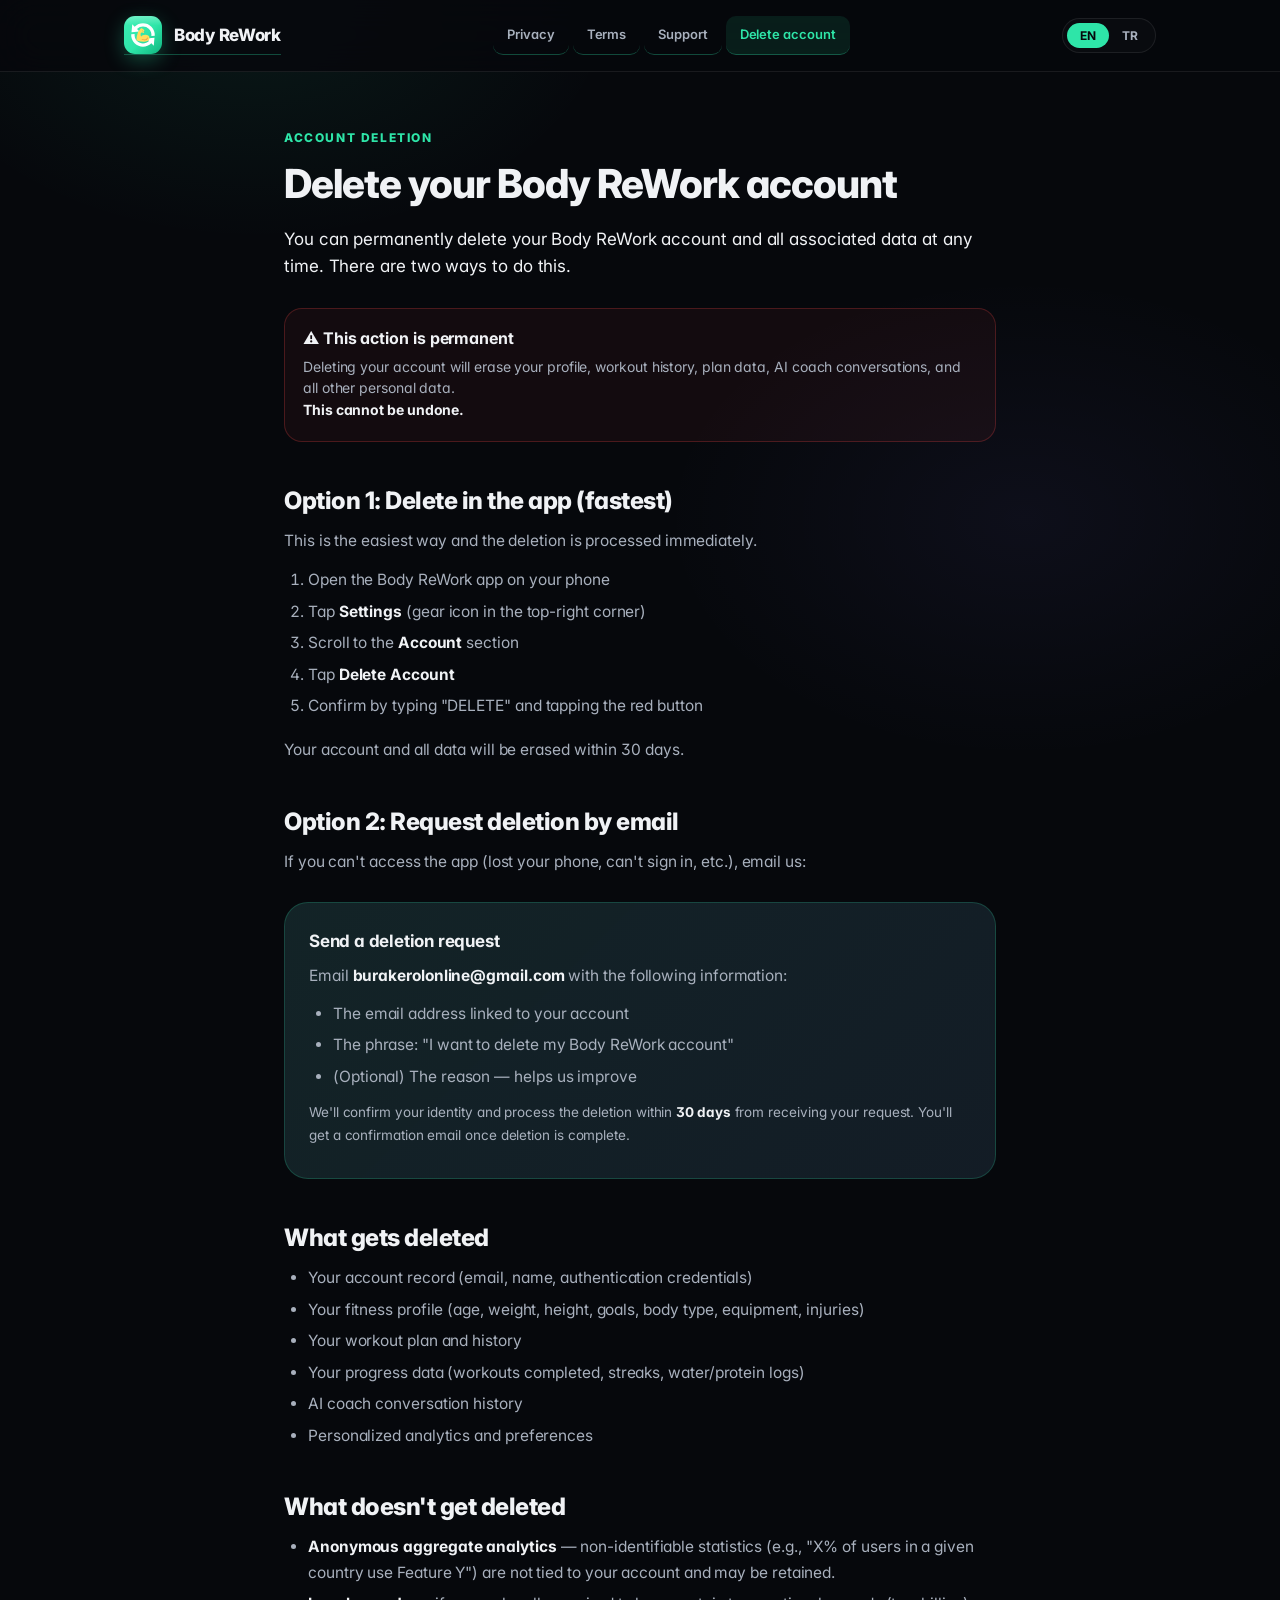
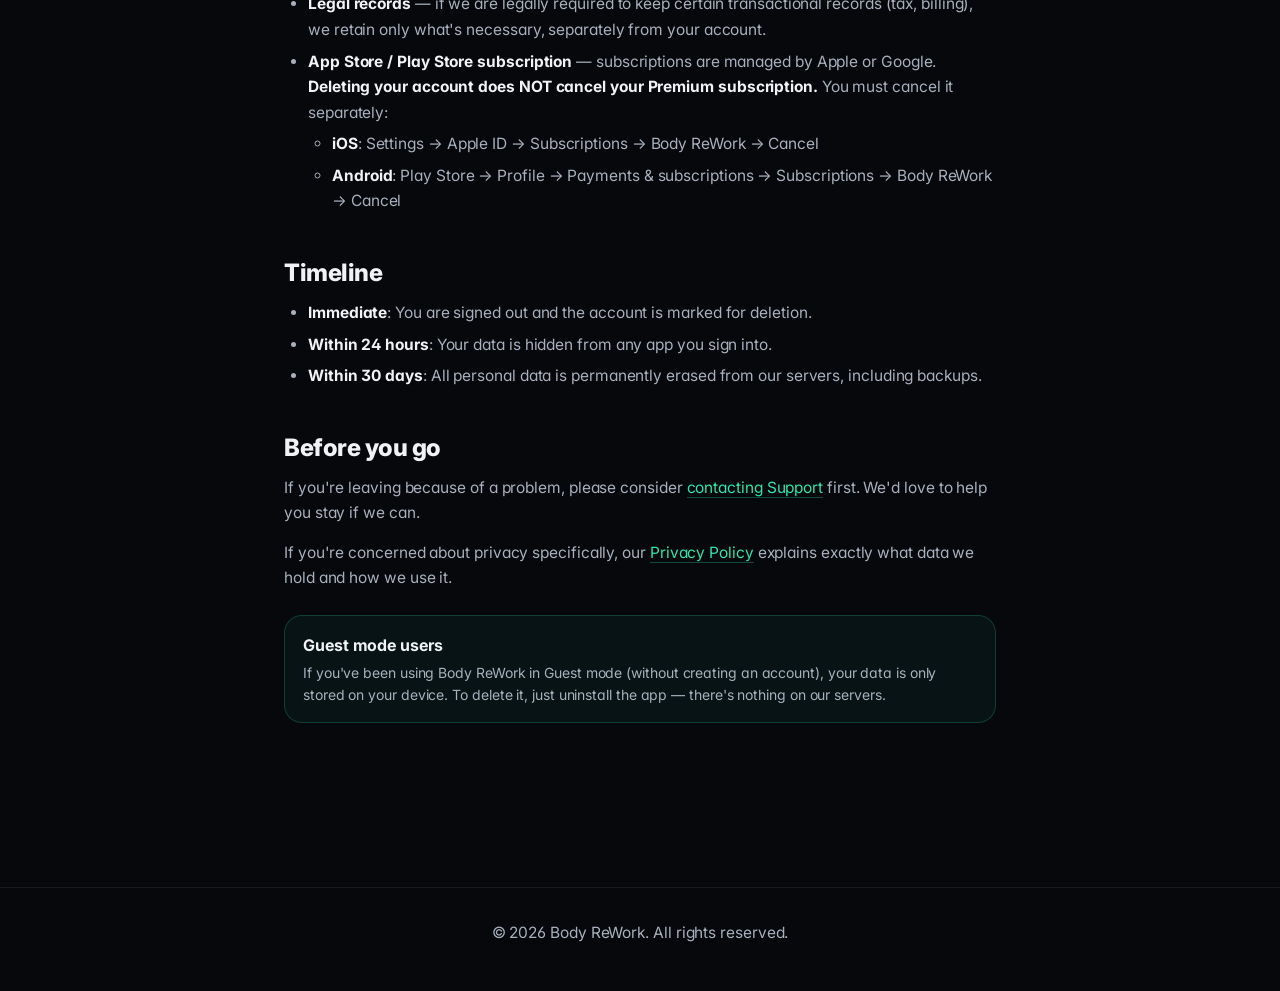
==== delete-account.html @ a9ac4504 "Add files via upload" ====
<!DOCTYPE html>
<html lang="en">
<head>
<meta charset="UTF-8" />
<meta name="viewport" content="width=device-width, initial-scale=1.0" />
<title>Delete Account — Body ReWork</title>
<link href="https://fonts.googleapis.com/css2?family=Inter:wght@400;500;600;700;800&family=JetBrains+Mono:wght@500&display=swap" rel="stylesheet">
<link rel="stylesheet" href="style.css" />
</head>
<body>

<nav class="nav">
  <div class="nav-inner">
    <a href="/" class="brand">
      <div class="brand-mark">
        <svg viewBox="0 0 1024 1024" xmlns="http://www.w3.org/2000/svg" aria-hidden="true">
          <defs>
            <linearGradient id="navMint" x1="0" y1="0" x2="1" y2="1"><stop offset="0%" stop-color="#3DF0B5"/><stop offset="55%" stop-color="#2EE5A8"/><stop offset="100%" stop-color="#0FB57F"/></linearGradient>
            <linearGradient id="navShine" x1="0" y1="0" x2="0" y2="1"><stop offset="0%" stop-color="#FFFFFF" stop-opacity="0.28"/><stop offset="50%" stop-color="#FFFFFF" stop-opacity="0"/></linearGradient>
          </defs>
          <rect width="1024" height="1024" fill="url(#navMint)"/>
          <rect width="1024" height="512" fill="url(#navShine)"/>
          <g transform="translate(102, 102) scale(22.78)"><path fill="#FFFFFF" d="M22.242 22.242l2.829 2.829c-3.905 3.905-10.237 3.904-14.143-.001-2.247-2.246-3.194-5.296-2.854-8.225l-4.037.367c-.215 3.84 1.128 7.752 4.062 10.687 5.467 5.467 14.333 5.468 19.799 0l2.828 2.828.849-9.334-9.333.849zM27.899 8.1C22.431 2.633 13.568 2.633 8.1 8.1L5.272 5.272l-.849 9.334 9.334-.849-2.829-2.829c3.906-3.905 10.236-3.905 14.142 0 2.248 2.247 3.194 5.297 2.856 8.226l4.036-.366c.216-3.841-1.128-7.753-4.063-10.688z"/></g>
          <g transform="translate(328, 328) scale(10.24)"><path fill="#EF9645" d="M15.977 9.36h3.789c.114-.191.147-.439.058-.673l-3.846-4.705V9.36z"/><path fill="#FFDC5D" d="M12.804 22.277c-.057-.349-.124-.679-.206-.973-.62-2.223-1.14-3.164-.918-5.494.29-1.584.273-4.763 4.483-4.268 1.112.131 2.843.927 3.834.91.567-.01.98-1.157 1.017-1.539.051-.526-.865-1.42-1.248-1.554-.383-.134-2.012-.631-2.681-.824-1.039-.301-.985-1.705-1.051-2.205-.031-.235.084-.467.294-.591.21-.124.375-.008.579.125l.885.648c.497.426-.874 1.24-.503 1.376 0 0 1.755.659 2.507.796.412.075 1.834-1.529 1.917-2.47.065-.74-3.398-4.083-5.867-5.381-.868-.456-1.377-.721-1.949-.694-.683.032-.898.302-1.748 1.03C8.302 4.46 4.568 11.577 4.02 13.152c-2.246 6.461-2.597 9.865-2.677 11.788-.049.59-.076 1.177-.076 1.758.065 0-1 5 0 6s5.326 1 5.326 1c10 3.989 28.57 2.948 28.57-7.233 0-12.172-18.813-10.557-22.359-4.188z"/><path fill="#EF9645" d="M20.63 32.078c-3.16-.332-5.628-1.881-5.767-1.97-.465-.297-.601-.913-.305-1.379s.913-.603 1.38-.308c.04.025 4.003 2.492 7.846 1.467 2.125-.566 3.867-2.115 5.177-4.601.258-.49.866-.676 1.351-.419.488.257.676.862.419 1.351-1.585 3.006-3.754 4.893-6.447 5.606-1.257.332-2.502.374-3.654.253z"/></g>
        </svg>
      </div>
      <span class="brand-name">Body ReWork</span>
    </a>
    <div class="nav-links">
      <a href="/privacy.html">Privacy</a>
      <a href="/terms.html">Terms</a>
      <a href="/support.html">Support</a>
      <a href="/delete-account.html" class="active">Delete account</a>
    </div>
    <div class="lang-toggle">
      <button id="lang-en" class="active" onclick="setLang('en')">EN</button>
      <button id="lang-tr" onclick="setLang('tr')">TR</button>
    </div>
  </div>
</nav>

<main>

<!-- ============ ENGLISH ============ -->
<div lang="en">
<p class="eyebrow">Account Deletion</p>
<h1>Delete your Body ReWork account</h1>
<p class="lead">You can permanently delete your Body ReWork account and all associated data at any time. There are two ways to do this.</p>

<div class="callout callout-warning">
  <strong>⚠️ This action is permanent</strong>
  <p>Deleting your account will erase your profile, workout history, plan data, AI coach conversations, and all other personal data. <strong>This cannot be undone.</strong></p>
</div>

<h2>Option 1: Delete in the app (fastest)</h2>
<p>This is the easiest way and the deletion is processed immediately.</p>
<ol>
  <li>Open the Body ReWork app on your phone</li>
  <li>Tap <strong>Settings</strong> (gear icon in the top-right corner)</li>
  <li>Scroll to the <strong>Account</strong> section</li>
  <li>Tap <strong>Delete Account</strong></li>
  <li>Confirm by typing "DELETE" and tapping the red button</li>
</ol>
<p>Your account and all data will be erased within 30 days.</p>

<h2>Option 2: Request deletion by email</h2>
<p>If you can't access the app (lost your phone, can't sign in, etc.), email us:</p>

<div class="contact-box">
  <h3>Send a deletion request</h3>
  <p>Email <strong style="color: var(--text);">burakerolonline@gmail.com</strong> with the following information:</p>
  <ul style="margin: 12px 0;">
    <li>The email address linked to your account</li>
    <li>The phrase: "I want to delete my Body ReWork account"</li>
    <li>(Optional) The reason — helps us improve</li>
  </ul>
  <p style="font-size: 13.5px;">We'll confirm your identity and process the deletion within <strong>30 days</strong> from receiving your request. You'll get a confirmation email once deletion is complete.</p>
</div>

<h2>What gets deleted</h2>
<ul>
  <li>Your account record (email, name, authentication credentials)</li>
  <li>Your fitness profile (age, weight, height, goals, body type, equipment, injuries)</li>
  <li>Your workout plan and history</li>
  <li>Your progress data (workouts completed, streaks, water/protein logs)</li>
  <li>AI coach conversation history</li>
  <li>Personalized analytics and preferences</li>
</ul>

<h2>What doesn't get deleted</h2>
<ul>
  <li><strong>Anonymous aggregate analytics</strong> — non-identifiable statistics (e.g., "X% of users in a given country use Feature Y") are not tied to your account and may be retained.</li>
  <li><strong>Legal records</strong> — if we are legally required to keep certain transactional records (tax, billing), we retain only what's necessary, separately from your account.</li>
  <li><strong>App Store / Play Store subscription</strong> — subscriptions are managed by Apple or Google. <strong>Deleting your account does NOT cancel your Premium subscription.</strong> You must cancel it separately:
    <ul style="margin-top: 6px;">
      <li><strong>iOS</strong>: Settings → Apple ID → Subscriptions → Body ReWork → Cancel</li>
      <li><strong>Android</strong>: Play Store → Profile → Payments &amp; subscriptions → Subscriptions → Body ReWork → Cancel</li>
    </ul>
  </li>
</ul>

<h2>Timeline</h2>
<ul>
  <li><strong>Immediate</strong>: You are signed out and the account is marked for deletion.</li>
  <li><strong>Within 24 hours</strong>: Your data is hidden from any app you sign into.</li>
  <li><strong>Within 30 days</strong>: All personal data is permanently erased from our servers, including backups.</li>
</ul>

<h2>Before you go</h2>
<p>If you're leaving because of a problem, please consider <a href="/support.html">contacting Support</a> first. We'd love to help you stay if we can.</p>
<p>If you're concerned about privacy specifically, our <a href="/privacy.html">Privacy Policy</a> explains exactly what data we hold and how we use it.</p>

<div class="callout callout-info">
  <strong>Guest mode users</strong>
  <p>If you've been using Body ReWork in Guest mode (without creating an account), your data is only stored on your device. To delete it, just uninstall the app — there's nothing on our servers.</p>
</div>
</div>


<!-- ============ TÜRKÇE ============ -->
<div lang="tr">
<p class="eyebrow">Hesap Silme</p>
<h1>Body ReWork hesabını sil</h1>
<p class="lead">Body ReWork hesabını ve ilişkili tüm verileri istediğin zaman kalıcı olarak silebilirsin. Bunu yapmanın iki yolu var.</p>

<div class="callout callout-warning">
  <strong>⚠️ Bu işlem geri alınamaz</strong>
  <p>Hesabını silmek profilini, antrenman geçmişini, plan verini, AI koç sohbetlerini ve diğer tüm kişisel verilerini silecek. <strong>Bu işlem geri alınamaz.</strong></p>
</div>

<h2>Seçenek 1: Uygulama içinden sil (en hızlı)</h2>
<p>En kolay yol bu ve silme anında işlenir.</p>
<ol>
  <li>Telefonunda Body ReWork uygulamasını aç</li>
  <li>Sağ üstteki <strong>Ayarlar</strong> (dişli ikonu) butonuna dokun</li>
  <li><strong>Hesap</strong> bölümüne in</li>
  <li><strong>Hesabımı Sil</strong> butonuna dokun</li>
  <li>"SIL" yazarak ve kırmızı butona dokunarak onayla</li>
</ol>
<p>Hesabın ve tüm verilerin 30 gün içinde silinecek.</p>

<h2>Seçenek 2: E-posta ile silme talebi</h2>
<p>Uygulamaya erişemiyorsan (telefonunu kaybettin, giriş yapamıyorsun vb.) bize e-posta gönder:</p>

<div class="contact-box">
  <h3>Silme talebi gönder</h3>
  <p>Şu bilgilerle <strong style="color: var(--text);">burakerolonline@gmail.com</strong> adresine e-posta gönder:</p>
  <ul style="margin: 12px 0;">
    <li>Hesabınla ilişkili e-posta adresi</li>
    <li>Şu cümle: "Body ReWork hesabımı silmek istiyorum"</li>
    <li>(Opsiyonel) Sebep — kendimizi geliştirmemize yardımcı olur</li>
  </ul>
  <p style="font-size: 13.5px;">Kimliğini doğrulayacak ve talebini aldıktan sonra <strong>30 gün içinde</strong> silmeyi işleyeceğiz. Silme tamamlandığında onay e-postası alacaksın.</p>
</div>

<h2>Silinen veriler</h2>
<ul>
  <li>Hesap kaydın (e-posta, ad, kimlik doğrulama bilgileri)</li>
  <li>Fitness profilin (yaş, kilo, boy, hedefler, beden tipi, ekipman, yaralanmalar)</li>
  <li>Antrenman planın ve geçmişin</li>
  <li>İlerleme verilerin (tamamlanan antrenmanlar, seriler, su/protein logları)</li>
  <li>AI koç sohbet geçmişi</li>
  <li>Kişiselleştirilmiş analitikler ve tercihler</li>
</ul>

<h2>Silinmeyen veriler</h2>
<ul>
  <li><strong>Anonim toplu analitikler</strong> — kimliklendirilemez istatistikler (örn. "Belirli bir ülkedeki kullanıcıların X%'i Y özelliğini kullanıyor") hesabına bağlı değildir ve saklanabilir.</li>
  <li><strong>Yasal kayıtlar</strong> — belirli işlem kayıtlarını (vergi, faturalama) saklamamız yasal olarak gerekiyorsa, hesabından ayrı olarak yalnızca gerekli olanı tutarız.</li>
  <li><strong>App Store / Play Store aboneliği</strong> — abonelikler Apple veya Google tarafından yönetilir. <strong>Hesabını silmek Premium aboneliğini İPTAL ETMEZ.</strong> Onu ayrıca iptal etmen gerekir:
    <ul style="margin-top: 6px;">
      <li><strong>iOS</strong>: Ayarlar → Apple ID → Abonelikler → Body ReWork → İptal Et</li>
      <li><strong>Android</strong>: Play Store → Profil → Ödemeler ve abonelikler → Abonelikler → Body ReWork → İptal Et</li>
    </ul>
  </li>
</ul>

<h2>Zaman çizelgesi</h2>
<ul>
  <li><strong>Anında</strong>: Çıkış yapılır ve hesap silinmek üzere işaretlenir.</li>
  <li><strong>24 saat içinde</strong>: Verilerin oturum açtığın hiçbir uygulamada görünmez.</li>
  <li><strong>30 gün içinde</strong>: Tüm kişisel verin, yedekler dahil, sunucularımızdan kalıcı olarak silinir.</li>
</ul>

<h2>Gitmeden önce</h2>
<p>Bir sorun nedeniyle ayrılıyorsan, lütfen önce <a href="/support.html">Destek ile iletişime geçmeyi</a> düşün. Yardım edebileceksek seninle kalmayı çok isteriz.</p>
<p>Özellikle gizlilik konusunda endişen varsa, <a href="/privacy.html">Gizlilik Politikamız</a> hangi verileri tuttuğumuzu ve nasıl kullandığımızı tam olarak açıklar.</p>

<div class="callout callout-info">
  <strong>Misafir modu kullanıcıları</strong>
  <p>Body ReWork'ü Misafir modunda (hesap oluşturmadan) kullanıyorsan, verilerin yalnızca cihazında saklanır. Silmek için uygulamayı kaldır — sunucularımızda hiçbir şey yok.</p>
</div>
</div>

</main>

<footer>
  <div class="inner">
    <p>© <span id="year">2026</span> Body ReWork. <span lang="en">All rights reserved.</span><span lang="tr">Tüm hakları saklıdır.</span></p>
  </div>
</footer>

<script>
function setLang(l) {
  document.documentElement.lang = l;
  document.getElementById('lang-en').classList.toggle('active', l === 'en');
  document.getElementById('lang-tr').classList.toggle('active', l === 'tr');
  localStorage.setItem('lang', l);
}
const saved = localStorage.getItem('lang');
if (saved === 'tr') setLang('tr');
document.getElementById('year').textContent = new Date().getFullYear();
</script>

</body>
</html>
---- style.css ----
/* ============================================================
   Body ReWork — legal site shared styles
   Brand mint accent, dark background, optimized for reading.
   ============================================================ */
:root {
  --bg:        #06080C;
  --surface-0: #0C1117;
  --surface-1: #11171F;
  --surface-2: #18202B;
  --accent:    #2EE5A8;
  --accent-soft: #7AF0C8;
  --accent-deep: #0FB57F;
  --text:        #F0F2F5;
  --text-muted:  #A8B0BD;
  --text-tertiary: #6B7280;
  --border:        rgba(255,255,255,.08);
  --border-strong: rgba(255,255,255,.14);
  --warning: #FFC857;
  --danger:  #EF4444;
  --r-pill: 999px;
  --r-s: 10px;
  --r-m: 14px;
  --r-l: 18px;
  --r-xl: 24px;
  --font: 'Inter', -apple-system, BlinkMacSystemFont, 'Segoe UI', sans-serif;
}

* { box-sizing: border-box; margin: 0; padding: 0; }

html { scroll-behavior: smooth; }

body {
  background:
    radial-gradient(ellipse 600px 400px at 20% 0%, rgba(46,229,168,.08), transparent 60%),
    radial-gradient(ellipse 600px 400px at 80% 20%, rgba(139,124,255,.06), transparent 60%),
    var(--bg);
  color: var(--text);
  font-family: var(--font);
  -webkit-font-smoothing: antialiased;
  line-height: 1.65;
  letter-spacing: -0.005em;
  min-height: 100vh;
  font-feature-settings: 'cv11', 'ss01';
}

/* ============ TOP NAV ============ */
.nav {
  position: sticky;
  top: 0;
  z-index: 50;
  background: rgba(6, 8, 12, 0.85);
  backdrop-filter: blur(20px);
  -webkit-backdrop-filter: blur(20px);
  border-bottom: 1px solid var(--border);
}
.nav-inner {
  max-width: 1080px;
  margin: 0 auto;
  padding: 16px 24px;
  display: flex;
  align-items: center;
  justify-content: space-between;
  gap: 16px;
  flex-wrap: wrap;
}
.brand {
  display: flex;
  align-items: center;
  gap: 12px;
  text-decoration: none;
  color: var(--text);
}
.brand-mark {
  width: 38px;
  height: 38px;
  border-radius: 11px;
  overflow: hidden;
  box-shadow: 0 6px 20px rgba(46,229,168,.3);
}
.brand-mark svg {
  display: block;
  width: 100%;
  height: 100%;
}
.brand-name {
  font-size: 17px;
  font-weight: 800;
  letter-spacing: -0.3px;
}
.nav-links {
  display: flex;
  gap: 4px;
  flex-wrap: wrap;
}
.nav-links a {
  color: var(--text-muted);
  text-decoration: none;
  font-size: 13px;
  font-weight: 600;
  padding: 8px 14px;
  border-radius: var(--r-s);
  transition: color 0.18s, background 0.18s;
}
.nav-links a:hover { color: var(--text); background: rgba(255,255,255,.04); }
.nav-links a.active { color: var(--accent); background: rgba(46,229,168,.1); }

.lang-toggle {
  display: inline-flex;
  border: 1px solid var(--border);
  border-radius: var(--r-pill);
  padding: 4px;
  background: rgba(255,255,255,.02);
}
.lang-toggle button {
  background: none;
  border: 0;
  color: var(--text-muted);
  padding: 5px 13px;
  font-family: var(--font);
  font-size: 12px;
  font-weight: 700;
  border-radius: var(--r-pill);
  cursor: pointer;
  transition: all 0.18s;
}
.lang-toggle button.active {
  background: var(--accent);
  color: var(--bg);
}

/* ============ MAIN CONTENT ============ */
main {
  max-width: 760px;
  margin: 0 auto;
  padding: 56px 24px 80px;
}

main.wide {
  max-width: 1080px;
}

.eyebrow {
  font-size: 12px;
  font-weight: 800;
  letter-spacing: 1.6px;
  text-transform: uppercase;
  color: var(--accent);
  margin-bottom: 14px;
}

h1 {
  font-size: 40px;
  font-weight: 800;
  letter-spacing: -1px;
  line-height: 1.1;
  margin-bottom: 16px;
}
h2 {
  font-size: 24px;
  font-weight: 800;
  letter-spacing: -0.5px;
  margin: 44px 0 12px;
  line-height: 1.25;
}
h3 {
  font-size: 17px;
  font-weight: 700;
  margin: 28px 0 8px;
  letter-spacing: -0.2px;
}

p, li {
  font-size: 15.5px;
  color: var(--text-muted);
  margin-bottom: 14px;
}

p strong, li strong { color: var(--text); font-weight: 700; }

ul, ol { padding-left: 24px; margin-bottom: 18px; }
li { margin-bottom: 6px; }

a {
  color: var(--accent);
  text-decoration: none;
  border-bottom: 1px solid rgba(46,229,168,.3);
  transition: border-color 0.18s;
}
a:hover { border-color: var(--accent); }

.meta {
  display: flex;
  flex-wrap: wrap;
  gap: 8px;
  margin-top: 20px;
  font-size: 13px;
  color: var(--text-tertiary);
}
.meta-pill {
  padding: 6px 12px;
  background: rgba(255,255,255,.04);
  border: 1px solid var(--border);
  border-radius: var(--r-pill);
}

.callout {
  margin: 24px 0;
  padding: 16px 18px;
  background: rgba(255,200,87,.06);
  border: 1px solid rgba(255,200,87,.2);
  border-radius: var(--r-l);
}
.callout-warning {
  background: rgba(239,68,68,.06);
  border-color: rgba(239,68,68,.25);
}
.callout-info {
  background: rgba(46,229,168,.05);
  border-color: rgba(46,229,168,.2);
}
.callout strong { color: var(--text); display: block; margin-bottom: 4px; }
.callout p { font-size: 14px; margin: 0; line-height: 1.55; }

code, .code {
  font-family: 'JetBrains Mono', ui-monospace, monospace;
  background: rgba(255,255,255,.05);
  padding: 2px 7px;
  border-radius: 5px;
  font-size: 13.5px;
  color: var(--accent-soft);
}

.divider {
  height: 1px;
  background: var(--border);
  margin: 56px 0;
}

/* ============ HOME PAGE SPECIFIC ============ */
.hero {
  padding: 80px 0 40px;
  text-align: center;
}
.hero-logo {
  width: 96px;
  height: 96px;
  border-radius: 26px;
  margin: 0 auto 32px;
  overflow: hidden;
  box-shadow: 0 16px 50px rgba(46,229,168,.4);
}
.hero-logo svg {
  display: block;
  width: 100%;
  height: 100%;
}
.hero h1 {
  font-size: 56px;
  letter-spacing: -2px;
}
@media (max-width: 720px) {
  .hero h1 { font-size: 38px; letter-spacing: -1px; }
  h1 { font-size: 30px; letter-spacing: -0.6px; }
}
.hero .tagline {
  font-size: 19px;
  color: var(--text-muted);
  max-width: 520px;
  margin: 14px auto 0;
}

.cards {
  display: grid;
  grid-template-columns: repeat(auto-fit, minmax(280px, 1fr));
  gap: 16px;
  margin-top: 56px;
}
.card {
  background:
    linear-gradient(135deg, rgba(255,255,255,.04), rgba(255,255,255,.01)),
    var(--surface-1);
  border: 1px solid var(--border);
  border-radius: var(--r-xl);
  padding: 24px;
  text-decoration: none;
  color: var(--text);
  transition: transform 0.2s, border-color 0.2s;
  border-bottom: 1px solid var(--border);
}
.card:hover {
  transform: translateY(-2px);
  border-color: rgba(46,229,168,.4);
}
.card-icon {
  width: 40px;
  height: 40px;
  border-radius: 11px;
  background: rgba(46,229,168,.12);
  display: grid;
  place-items: center;
  color: var(--accent);
  font-size: 19px;
  margin-bottom: 14px;
}
.card-title {
  font-size: 16px;
  font-weight: 700;
  margin-bottom: 4px;
}
.card-desc {
  font-size: 13.5px;
  color: var(--text-muted);
  line-height: 1.5;
  margin: 0;
}

/* ============ FOOTER ============ */
footer {
  border-top: 1px solid var(--border);
  margin-top: 60px;
  padding: 32px 24px;
  text-align: center;
}
footer .inner {
  max-width: 760px;
  margin: 0 auto;
  color: var(--text-tertiary);
  font-size: 13px;
}
footer a {
  color: var(--text-muted);
  border-bottom: 0;
  margin: 0 8px;
}
footer a:hover { color: var(--text); }

/* ============ TYPOGRAPHY POLISH ============ */
.lead {
  font-size: 17px;
  color: var(--text);
  margin: 20px 0 28px;
  line-height: 1.6;
}

.toc {
  background: rgba(255,255,255,.02);
  border: 1px solid var(--border);
  border-radius: var(--r-l);
  padding: 20px 24px;
  margin: 28px 0 32px;
}
.toc-title {
  font-size: 12px;
  font-weight: 800;
  letter-spacing: 1.5px;
  text-transform: uppercase;
  color: var(--text-muted);
  margin-bottom: 12px;
}
.toc ol {
  margin: 0;
  padding-left: 22px;
  list-style: decimal;
}
.toc li {
  font-size: 14px;
  margin-bottom: 5px;
}
.toc a {
  color: var(--text-muted);
  border-bottom: 0;
}
.toc a:hover { color: var(--accent); }

/* ============ LANG SWITCHING ============ */
[lang]:not([lang="en"]):not([lang="tr"]) { display: none; }
html:not([lang="tr"]) [lang="tr"] { display: none; }
html[lang="tr"] [lang="en"] { display: none; }

.contact-box {
  background: linear-gradient(135deg, rgba(46,229,168,.06), rgba(91,192,235,.03)), var(--surface-1);
  border: 1px solid rgba(46,229,168,.2);
  border-radius: var(--r-xl);
  padding: 24px;
  margin: 28px 0;
}
.contact-box h3 { margin-top: 0; }
.contact-box p { margin-bottom: 8px; }
.contact-box .email {
  font-family: 'JetBrains Mono', monospace;
  font-size: 15px;
  color: var(--accent);
  font-weight: 600;
}

/* mobile */
@media (max-width: 720px) {
  .nav-inner { padding: 12px 16px; }
  .nav-links { width: 100%; justify-content: center; }
  main { padding: 32px 18px 60px; }
  h1 { font-size: 30px; }
  h2 { font-size: 20px; margin-top: 32px; }
  .hero { padding: 50px 0 30px; }
}
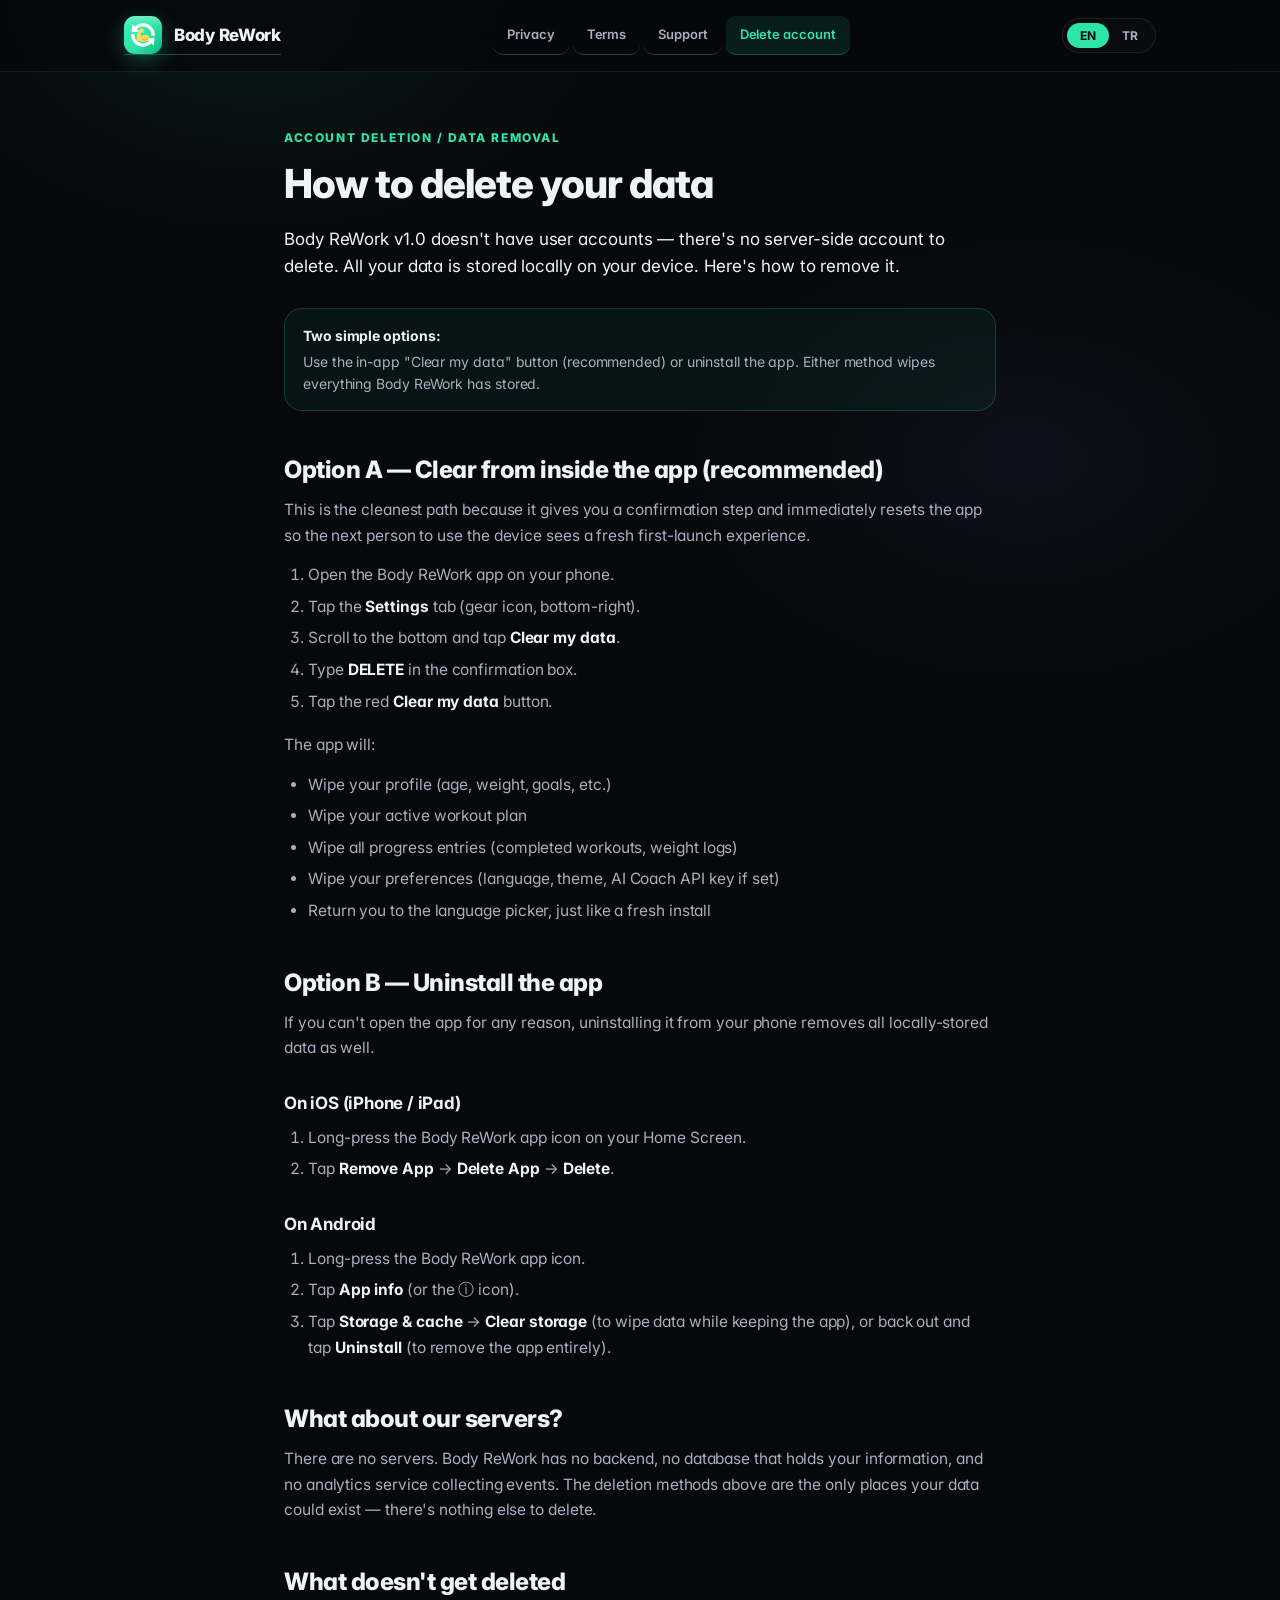
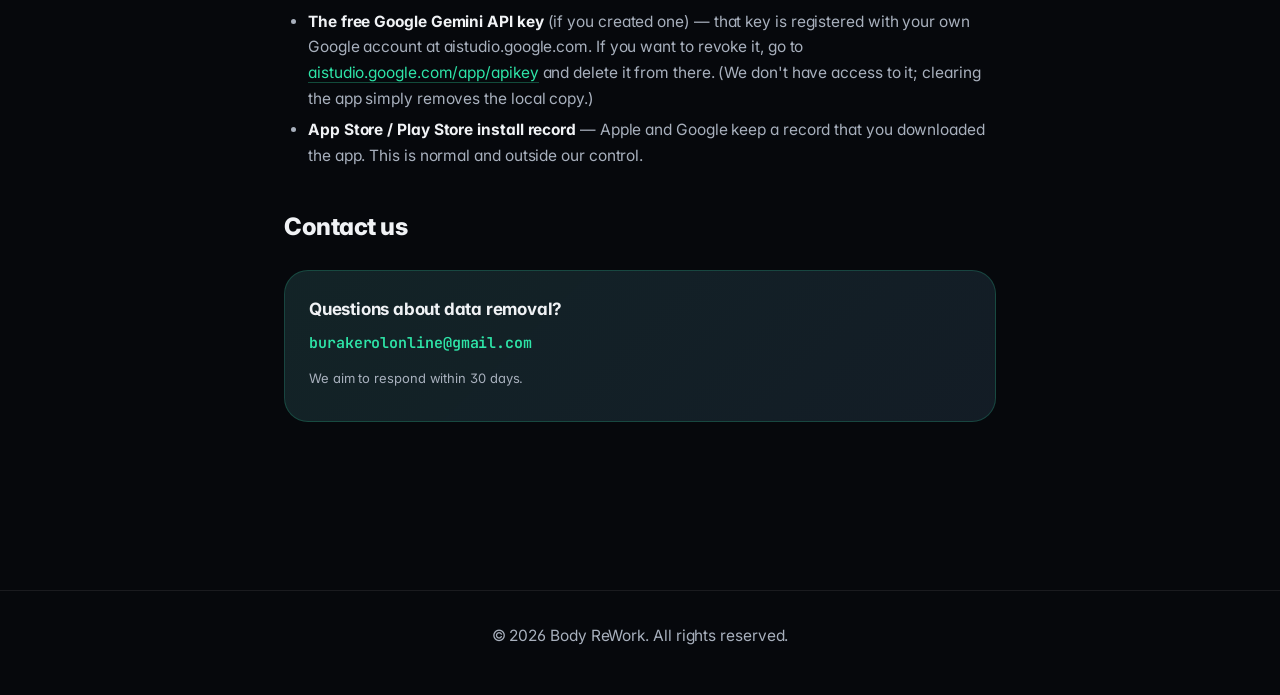
==== commit 7b2f1e4a: "Add files via upload" ====
--- a/delete-account.html
+++ b/delete-account.html
@@ -43,152 +43,124 @@
 
 <!-- ============ ENGLISH ============ -->
 <div lang="en">
-<p class="eyebrow">Account Deletion</p>
-<h1>Delete your Body ReWork account</h1>
-<p class="lead">You can permanently delete your Body ReWork account and all associated data at any time. There are two ways to do this.</p>
+<p class="eyebrow">Account Deletion / Data Removal</p>
+<h1>How to delete your data</h1>
+<p class="lead">Body ReWork v1.0 doesn't have user accounts — there's no server-side account to delete. All your data is stored locally on your device. Here's how to remove it.</p>
 
-<div class="callout callout-warning">
-  <strong>⚠️ This action is permanent</strong>
-  <p>Deleting your account will erase your profile, workout history, plan data, AI coach conversations, and all other personal data. <strong>This cannot be undone.</strong></p>
+<div class="callout callout-info">
+  <p style="margin: 0;"><strong>Two simple options:</strong> Use the in-app "Clear my data" button (recommended) or uninstall the app. Either method wipes everything Body ReWork has stored.</p>
 </div>
 
-<h2>Option 1: Delete in the app (fastest)</h2>
-<p>This is the easiest way and the deletion is processed immediately.</p>
+<h2>Option A — Clear from inside the app (recommended)</h2>
+<p>This is the cleanest path because it gives you a confirmation step and immediately resets the app so the next person to use the device sees a fresh first-launch experience.</p>
 <ol>
-  <li>Open the Body ReWork app on your phone</li>
-  <li>Tap <strong>Settings</strong> (gear icon in the top-right corner)</li>
-  <li>Scroll to the <strong>Account</strong> section</li>
-  <li>Tap <strong>Delete Account</strong></li>
-  <li>Confirm by typing "DELETE" and tapping the red button</li>
+  <li>Open the Body ReWork app on your phone.</li>
+  <li>Tap the <strong>Settings</strong> tab (gear icon, bottom-right).</li>
+  <li>Scroll to the bottom and tap <strong>Clear my data</strong>.</li>
+  <li>Type <strong>DELETE</strong> in the confirmation box.</li>
+  <li>Tap the red <strong>Clear my data</strong> button.</li>
 </ol>
-<p>Your account and all data will be erased within 30 days.</p>
+<p>The app will:</p>
+<ul>
+  <li>Wipe your profile (age, weight, goals, etc.)</li>
+  <li>Wipe your active workout plan</li>
+  <li>Wipe all progress entries (completed workouts, weight logs)</li>
+  <li>Wipe your preferences (language, theme, AI Coach API key if set)</li>
+  <li>Return you to the language picker, just like a fresh install</li>
+</ul>
 
-<h2>Option 2: Request deletion by email</h2>
-<p>If you can't access the app (lost your phone, can't sign in, etc.), email us:</p>
+<h2>Option B — Uninstall the app</h2>
+<p>If you can't open the app for any reason, uninstalling it from your phone removes all locally-stored data as well.</p>
 
-<div class="contact-box">
-  <h3>Send a deletion request</h3>
-  <p>Email <strong style="color: var(--text);">burakerolonline@gmail.com</strong> with the following information:</p>
-  <ul style="margin: 12px 0;">
-    <li>The email address linked to your account</li>
-    <li>The phrase: "I want to delete my Body ReWork account"</li>
-    <li>(Optional) The reason — helps us improve</li>
-  </ul>
-  <p style="font-size: 13.5px;">We'll confirm your identity and process the deletion within <strong>30 days</strong> from receiving your request. You'll get a confirmation email once deletion is complete.</p>
-</div>
+<h3>On iOS (iPhone / iPad)</h3>
+<ol>
+  <li>Long-press the Body ReWork app icon on your Home Screen.</li>
+  <li>Tap <strong>Remove App</strong> → <strong>Delete App</strong> → <strong>Delete</strong>.</li>
+</ol>
 
-<h2>What gets deleted</h2>
-<ul>
-  <li>Your account record (email, name, authentication credentials)</li>
-  <li>Your fitness profile (age, weight, height, goals, body type, equipment, injuries)</li>
-  <li>Your workout plan and history</li>
-  <li>Your progress data (workouts completed, streaks, water/protein logs)</li>
-  <li>AI coach conversation history</li>
-  <li>Personalized analytics and preferences</li>
-</ul>
+<h3>On Android</h3>
+<ol>
+  <li>Long-press the Body ReWork app icon.</li>
+  <li>Tap <strong>App info</strong> (or the ⓘ icon).</li>
+  <li>Tap <strong>Storage &amp; cache</strong> → <strong>Clear storage</strong> (to wipe data while keeping the app), or back out and tap <strong>Uninstall</strong> (to remove the app entirely).</li>
+</ol>
+
+<h2>What about our servers?</h2>
+<p>There are no servers. Body ReWork has no backend, no database that holds your information, and no analytics service collecting events. The deletion methods above are the only places your data could exist — there's nothing else to delete.</p>
 
 <h2>What doesn't get deleted</h2>
 <ul>
-  <li><strong>Anonymous aggregate analytics</strong> — non-identifiable statistics (e.g., "X% of users in a given country use Feature Y") are not tied to your account and may be retained.</li>
-  <li><strong>Legal records</strong> — if we are legally required to keep certain transactional records (tax, billing), we retain only what's necessary, separately from your account.</li>
-  <li><strong>App Store / Play Store subscription</strong> — subscriptions are managed by Apple or Google. <strong>Deleting your account does NOT cancel your Premium subscription.</strong> You must cancel it separately:
-    <ul style="margin-top: 6px;">
-      <li><strong>iOS</strong>: Settings → Apple ID → Subscriptions → Body ReWork → Cancel</li>
-      <li><strong>Android</strong>: Play Store → Profile → Payments &amp; subscriptions → Subscriptions → Body ReWork → Cancel</li>
-    </ul>
-  </li>
+  <li><strong>The free Google Gemini API key</strong> (if you created one) — that key is registered with your own Google account at aistudio.google.com. If you want to revoke it, go to <a href="https://aistudio.google.com/app/apikey" target="_blank">aistudio.google.com/app/apikey</a> and delete it from there. (We don't have access to it; clearing the app simply removes the local copy.)</li>
+  <li><strong>App Store / Play Store install record</strong> — Apple and Google keep a record that you downloaded the app. This is normal and outside our control.</li>
 </ul>
 
-<h2>Timeline</h2>
-<ul>
-  <li><strong>Immediate</strong>: You are signed out and the account is marked for deletion.</li>
-  <li><strong>Within 24 hours</strong>: Your data is hidden from any app you sign into.</li>
-  <li><strong>Within 30 days</strong>: All personal data is permanently erased from our servers, including backups.</li>
-</ul>
-
-<h2>Before you go</h2>
-<p>If you're leaving because of a problem, please consider <a href="/support.html">contacting Support</a> first. We'd love to help you stay if we can.</p>
-<p>If you're concerned about privacy specifically, our <a href="/privacy.html">Privacy Policy</a> explains exactly what data we hold and how we use it.</p>
-
-<div class="callout callout-info">
-  <strong>Guest mode users</strong>
-  <p>If you've been using Body ReWork in Guest mode (without creating an account), your data is only stored on your device. To delete it, just uninstall the app — there's nothing on our servers.</p>
+<h2>Contact us</h2>
+<div class="contact-box">
+  <h3>Questions about data removal?</h3>
+  <p class="email">burakerolonline@gmail.com</p>
+  <p style="font-size: 13px; margin-top: 12px;">We aim to respond within 30 days.</p>
 </div>
 </div>
 
 
 <!-- ============ TÜRKÇE ============ -->
 <div lang="tr">
-<p class="eyebrow">Hesap Silme</p>
-<h1>Body ReWork hesabını sil</h1>
-<p class="lead">Body ReWork hesabını ve ilişkili tüm verileri istediğin zaman kalıcı olarak silebilirsin. Bunu yapmanın iki yolu var.</p>
+<p class="eyebrow">Hesap Silme / Veri Kaldırma</p>
+<h1>Verilerini nasıl silersin</h1>
+<p class="lead">Body ReWork v1.0'da kullanıcı hesabı yoktur — silinecek bir sunucu hesabı yok. Tüm verilerin yalnızca cihazında saklanıyor. İşte nasıl kaldıracağın.</p>
 
-<div class="callout callout-warning">
-  <strong>⚠️ Bu işlem geri alınamaz</strong>
-  <p>Hesabını silmek profilini, antrenman geçmişini, plan verini, AI koç sohbetlerini ve diğer tüm kişisel verilerini silecek. <strong>Bu işlem geri alınamaz.</strong></p>
+<div class="callout callout-info">
+  <p style="margin: 0;"><strong>İki basit seçenek:</strong> Uygulama içindeki "Verilerimi temizle" butonunu kullan (önerilen) veya uygulamayı kaldır. İki yöntem de Body ReWork'ün tuttuğu her şeyi siler.</p>
 </div>
 
-<h2>Seçenek 1: Uygulama içinden sil (en hızlı)</h2>
-<p>En kolay yol bu ve silme anında işlenir.</p>
+<h2>Seçenek A — Uygulamadan temizle (önerilen)</h2>
+<p>Bu en temiz yoldur çünkü sana bir onay adımı sunar ve uygulamayı anında sıfırlar; cihazı bir sonraki kullanan kişi taze bir ilk açılış deneyimi görür.</p>
 <ol>
-  <li>Telefonunda Body ReWork uygulamasını aç</li>
-  <li>Sağ üstteki <strong>Ayarlar</strong> (dişli ikonu) butonuna dokun</li>
-  <li><strong>Hesap</strong> bölümüne in</li>
-  <li><strong>Hesabımı Sil</strong> butonuna dokun</li>
-  <li>"SIL" yazarak ve kırmızı butona dokunarak onayla</li>
+  <li>Telefonunda Body ReWork uygulamasını aç.</li>
+  <li>Alt sağdaki dişli simgesiyle <strong>Ayarlar</strong> sekmesine dokun.</li>
+  <li>En aşağı kaydır ve <strong>Verilerimi temizle</strong>'ye dokun.</li>
+  <li>Onay kutusuna <strong>DELETE</strong> yaz.</li>
+  <li>Kırmızı <strong>Verilerimi temizle</strong> butonuna dokun.</li>
 </ol>
-<p>Hesabın ve tüm verilerin 30 gün içinde silinecek.</p>
-
-<h2>Seçenek 2: E-posta ile silme talebi</h2>
-<p>Uygulamaya erişemiyorsan (telefonunu kaybettin, giriş yapamıyorsun vb.) bize e-posta gönder:</p>
-
-<div class="contact-box">
-  <h3>Silme talebi gönder</h3>
-  <p>Şu bilgilerle <strong style="color: var(--text);">burakerolonline@gmail.com</strong> adresine e-posta gönder:</p>
-  <ul style="margin: 12px 0;">
-    <li>Hesabınla ilişkili e-posta adresi</li>
-    <li>Şu cümle: "Body ReWork hesabımı silmek istiyorum"</li>
-    <li>(Opsiyonel) Sebep — kendimizi geliştirmemize yardımcı olur</li>
-  </ul>
-  <p style="font-size: 13.5px;">Kimliğini doğrulayacak ve talebini aldıktan sonra <strong>30 gün içinde</strong> silmeyi işleyeceğiz. Silme tamamlandığında onay e-postası alacaksın.</p>
-</div>
-
-<h2>Silinen veriler</h2>
+<p>Uygulama şunları yapar:</p>
 <ul>
-  <li>Hesap kaydın (e-posta, ad, kimlik doğrulama bilgileri)</li>
-  <li>Fitness profilin (yaş, kilo, boy, hedefler, beden tipi, ekipman, yaralanmalar)</li>
-  <li>Antrenman planın ve geçmişin</li>
-  <li>İlerleme verilerin (tamamlanan antrenmanlar, seriler, su/protein logları)</li>
-  <li>AI koç sohbet geçmişi</li>
-  <li>Kişiselleştirilmiş analitikler ve tercihler</li>
+  <li>Profilini siler (yaş, kilo, hedefler vb.)</li>
+  <li>Aktif antrenman planını siler</li>
+  <li>Tüm ilerleme kayıtlarını siler (tamamlanan antrenmanlar, kilo logları)</li>
+  <li>Tercihlerini siler (dil, tema, varsa AI Koç API anahtarı)</li>
+  <li>Seni dil seçim ekranına geri götürür — taze kurulum gibi</li>
 </ul>
 
-<h2>Silinmeyen veriler</h2>
+<h2>Seçenek B — Uygulamayı kaldır</h2>
+<p>Herhangi bir nedenle uygulamayı açamıyorsan, onu telefondan kaldırmak da yerel olarak tutulan tüm verileri kaldırır.</p>
+
+<h3>iOS (iPhone / iPad)</h3>
+<ol>
+  <li>Ana ekranda Body ReWork simgesine uzun bas.</li>
+  <li><strong>Uygulamayı Kaldır</strong> → <strong>Uygulamayı Sil</strong> → <strong>Sil</strong>'e dokun.</li>
+</ol>
+
+<h3>Android</h3>
+<ol>
+  <li>Body ReWork simgesine uzun bas.</li>
+  <li><strong>Uygulama bilgisi</strong>'ne dokun (veya ⓘ simgesi).</li>
+  <li><strong>Depolama ve önbellek</strong> → <strong>Depolamayı temizle</strong> (uygulamayı tutarken verileri silmek için) ya da geri çık ve <strong>Kaldır</strong>'a bas (uygulamayı tamamen kaldırmak için).</li>
+</ol>
+
+<h2>Peki ya sunucularınız?</h2>
+<p>Sunucu yok. Body ReWork'ün arka ucu yok, bilgilerini tutan bir veritabanı yok, olay toplayan bir analitik servisi yok. Yukarıdaki silme yöntemleri verilerinin bulunabileceği tek yer — silinecek başka bir yer yok.</p>
+
+<h2>Silinmeyenler</h2>
 <ul>
-  <li><strong>Anonim toplu analitikler</strong> — kimliklendirilemez istatistikler (örn. "Belirli bir ülkedeki kullanıcıların X%'i Y özelliğini kullanıyor") hesabına bağlı değildir ve saklanabilir.</li>
-  <li><strong>Yasal kayıtlar</strong> — belirli işlem kayıtlarını (vergi, faturalama) saklamamız yasal olarak gerekiyorsa, hesabından ayrı olarak yalnızca gerekli olanı tutarız.</li>
-  <li><strong>App Store / Play Store aboneliği</strong> — abonelikler Apple veya Google tarafından yönetilir. <strong>Hesabını silmek Premium aboneliğini İPTAL ETMEZ.</strong> Onu ayrıca iptal etmen gerekir:
-    <ul style="margin-top: 6px;">
-      <li><strong>iOS</strong>: Ayarlar → Apple ID → Abonelikler → Body ReWork → İptal Et</li>
-      <li><strong>Android</strong>: Play Store → Profil → Ödemeler ve abonelikler → Abonelikler → Body ReWork → İptal Et</li>
-    </ul>
-  </li>
+  <li><strong>Ücretsiz Google Gemini API anahtarı</strong> (eğer oluşturduysan) — o anahtar aistudio.google.com'da kendi Google hesabına kayıtlıdır. İptal etmek istersen <a href="https://aistudio.google.com/app/apikey" target="_blank">aistudio.google.com/app/apikey</a>'ye git ve oradan sil. (Bizim erişimimiz yok; uygulamayı temizlemek yalnızca yerel kopyayı kaldırır.)</li>
+  <li><strong>App Store / Play Store yükleme kaydı</strong> — Apple ve Google uygulamayı indirdiğine dair bir kayıt tutar. Bu normaldir ve bizim kontrolümüz dışındadır.</li>
 </ul>
 
-<h2>Zaman çizelgesi</h2>
-<ul>
-  <li><strong>Anında</strong>: Çıkış yapılır ve hesap silinmek üzere işaretlenir.</li>
-  <li><strong>24 saat içinde</strong>: Verilerin oturum açtığın hiçbir uygulamada görünmez.</li>
-  <li><strong>30 gün içinde</strong>: Tüm kişisel verin, yedekler dahil, sunucularımızdan kalıcı olarak silinir.</li>
-</ul>
-
-<h2>Gitmeden önce</h2>
-<p>Bir sorun nedeniyle ayrılıyorsan, lütfen önce <a href="/support.html">Destek ile iletişime geçmeyi</a> düşün. Yardım edebileceksek seninle kalmayı çok isteriz.</p>
-<p>Özellikle gizlilik konusunda endişen varsa, <a href="/privacy.html">Gizlilik Politikamız</a> hangi verileri tuttuğumuzu ve nasıl kullandığımızı tam olarak açıklar.</p>
-
-<div class="callout callout-info">
-  <strong>Misafir modu kullanıcıları</strong>
-  <p>Body ReWork'ü Misafir modunda (hesap oluşturmadan) kullanıyorsan, verilerin yalnızca cihazında saklanır. Silmek için uygulamayı kaldır — sunucularımızda hiçbir şey yok.</p>
+<h2>İletişim</h2>
+<div class="contact-box">
+  <h3>Veri kaldırmayla ilgili sorular?</h3>
+  <p class="email">burakerolonline@gmail.com</p>
+  <p style="font-size: 13px; margin-top: 12px;">30 gün içinde yanıtlamayı hedefliyoruz.</p>
 </div>
 </div>
 
